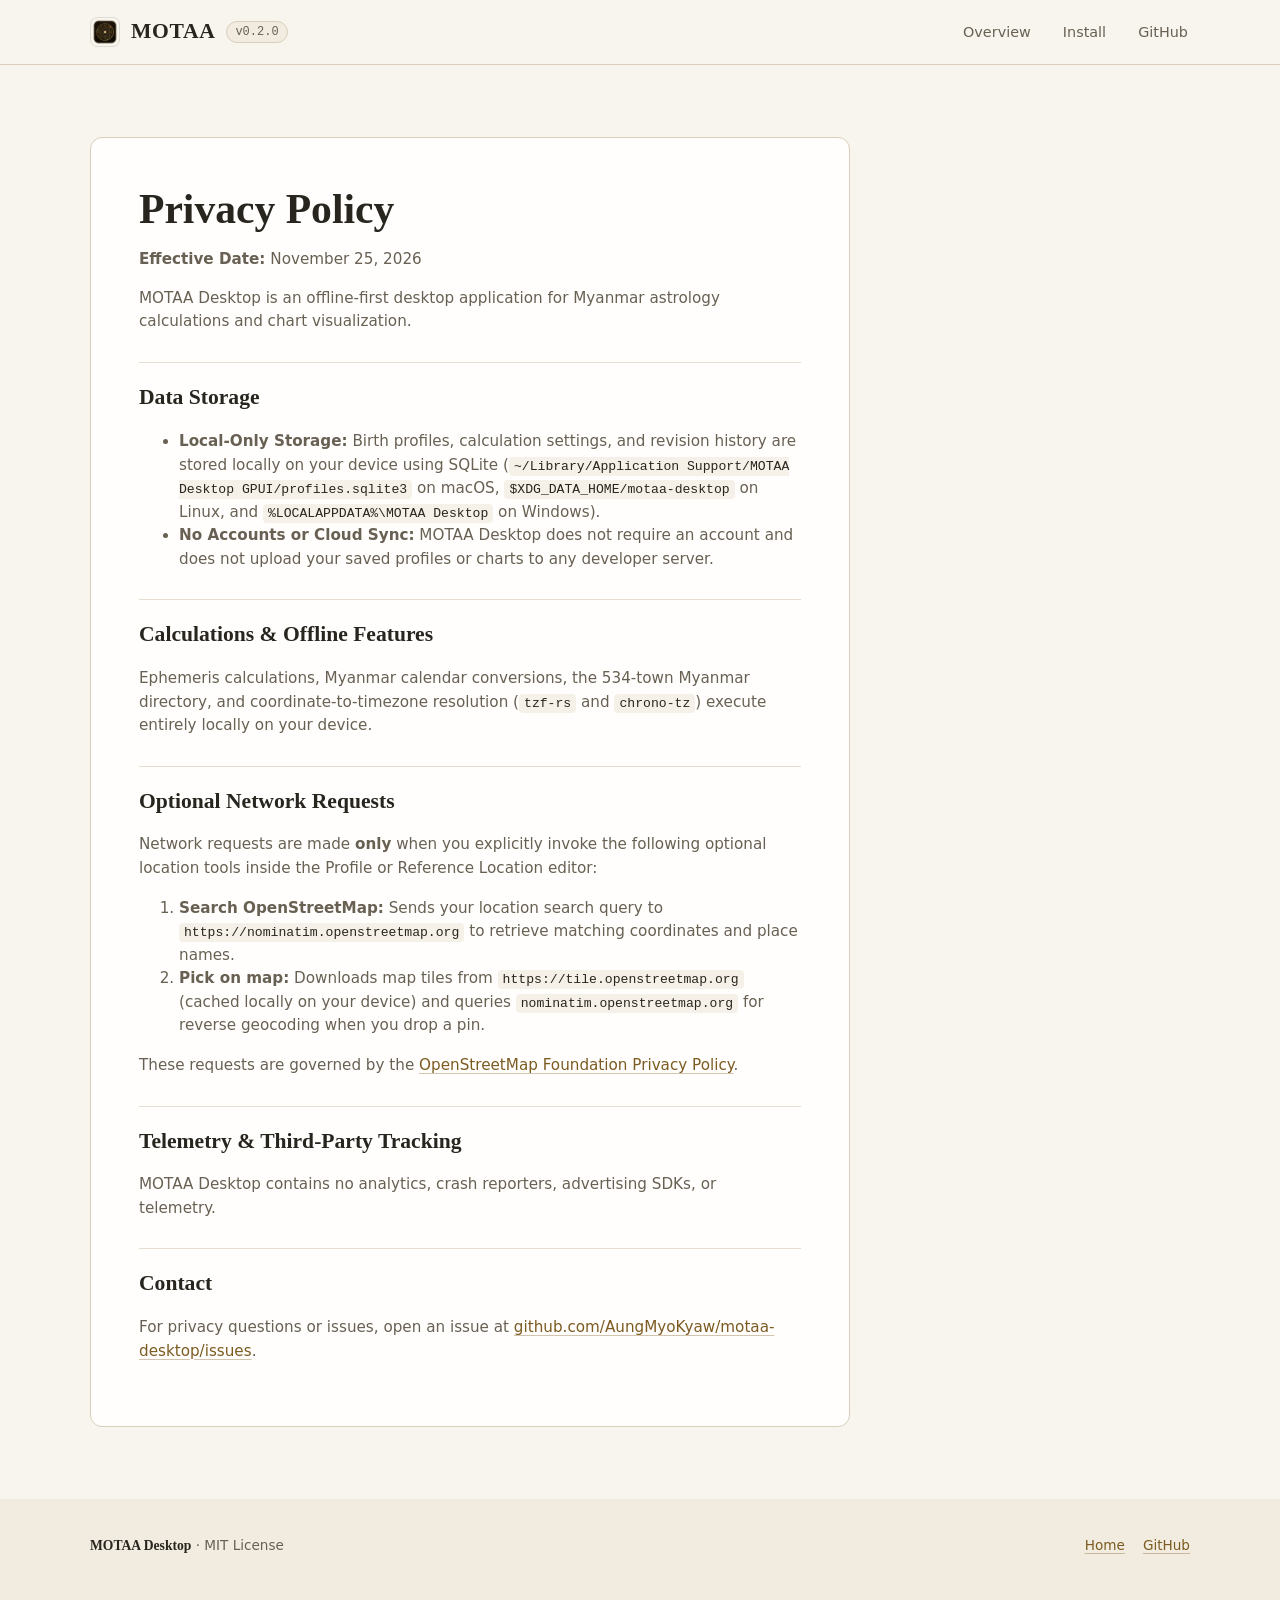
==== site/privacy.html @ 923d727e "feat(site): add product website and GitHub Pages deployment" ====
<!DOCTYPE html>
<html lang="en">
<head>
  <meta charset="UTF-8">
  <meta name="viewport" content="width=device-width, initial-scale=1.0">
  <title>Privacy Policy — MOTAA Desktop</title>
  <meta name="description" content="Privacy policy for MOTAA Desktop, an offline-first Myanmar astrology workspace.">
  <link rel="icon" type="image/png" href="assets/app-icon-256.png">
  <link rel="stylesheet" href="styles.css">
</head>
<body>
  <header class="masthead">
    <div class="shell masthead-inner">
      <a class="brand" href="./">
        <img class="brand-icon" src="assets/app-icon-256.png" alt="" width="30" height="30">
        <span class="brand-wordmark">MOTAA</span>
        <span class="brand-version">v0.2.0</span>
      </a>
      <nav class="nav" aria-label="Primary">
        <a href="./">Overview</a>
        <a href="./#install">Install</a>
        <a href="https://github.com/AungMyoKyaw/motaa-desktop" target="_blank" rel="noopener noreferrer">GitHub</a>
      </nav>
    </div>
  </header>
  <main class="doc-page">
    <div class="shell">
      <article class="doc-paper">
        <h1>Privacy Policy</h1>
        <p><strong>Effective Date:</strong> November 25, 2026</p>
        <p>MOTAA Desktop is an offline-first desktop application for Myanmar astrology calculations and chart visualization.</p>
        <h2>Data Storage</h2>
        <ul>
          <li><strong>Local-Only Storage:</strong> Birth profiles, calculation settings, and revision history are stored locally on your device using SQLite (<code>~/Library/Application Support/MOTAA Desktop GPUI/profiles.sqlite3</code> on macOS, <code>$XDG_DATA_HOME/motaa-desktop</code> on Linux, and <code>%LOCALAPPDATA%\MOTAA Desktop</code> on Windows).</li>
          <li><strong>No Accounts or Cloud Sync:</strong> MOTAA Desktop does not require an account and does not upload your saved profiles or charts to any developer server.</li>
        </ul>
        <h2>Calculations &amp; Offline Features</h2>
        <p>Ephemeris calculations, Myanmar calendar conversions, the 534-town Myanmar directory, and coordinate-to-timezone resolution (<code>tzf-rs</code> and <code>chrono-tz</code>) execute entirely locally on your device.</p>
        <h2>Optional Network Requests</h2>
        <p>Network requests are made <strong>only</strong> when you explicitly invoke the following optional location tools inside the Profile or Reference Location editor:</p>
        <ol>
          <li><strong>Search OpenStreetMap:</strong> Sends your location search query to <code>https://nominatim.openstreetmap.org</code> to retrieve matching coordinates and place names.</li>
          <li><strong>Pick on map:</strong> Downloads map tiles from <code>https://tile.openstreetmap.org</code> (cached locally on your device) and queries <code>nominatim.openstreetmap.org</code> for reverse geocoding when you drop a pin.</li>
        </ol>
        <p>These requests are governed by the <a href="https://osmfoundation.org/wiki/Privacy_Policy" target="_blank" rel="noopener noreferrer">OpenStreetMap Foundation Privacy Policy</a>.</p>
        <h2>Telemetry &amp; Third-Party Tracking</h2>
        <p>MOTAA Desktop contains no analytics, crash reporters, advertising SDKs, or telemetry.</p>
        <h2>Contact</h2>
        <p>For privacy questions or issues, open an issue at <a href="https://github.com/AungMyoKyaw/motaa-desktop/issues" target="_blank" rel="noopener noreferrer">github.com/AungMyoKyaw/motaa-desktop/issues</a>.</p>
      </article>
    </div>
  </main>
  <footer class="colophon">
    <div class="shell colophon-inner">
      <div><strong style="font-family:var(--font-wordmark);color:var(--ink);">MOTAA Desktop</strong> · MIT License</div>
      <div class="colophon-links"><a href="./">Home</a><a href="https://github.com/AungMyoKyaw/motaa-desktop" target="_blank" rel="noopener noreferrer">GitHub</a></div>
    </div>
  </footer>
</body>
</html>
---- site/styles.css ----
/* MOTAA Desktop — The Desktop Chart Workbook (DESIGN.md) */
:root {
  --bg: #F8F5EE;
  --paper: #FFFEFC;
  --rail: #F1ECDF;
  --soft: #F6F1E8;
  --ink: #28251F;
  --muted: #686053;
  --line: #D9CDBB;
  --line-subtle: #E6DDD0;
  --primary: #7C5B21;
  --primary-hover: #694A17;
  --primary-pressed: #523A13;
  --selected: #EDE0BF;
  --data-red: #B42318;
  --data-green: #326C4E;
  --data-blue: #315F9D;
  --focus: #7C5B21;
  --font-wordmark: "Baskerville", "Iowan Old Style", "Palatino Linotype", Georgia, serif;
  --font-body: "Helvetica Neue", -apple-system, BlinkMacSystemFont, "Myanmar Sangam MN", system-ui, sans-serif;
  --font-mono: ui-monospace, "SF Mono", "JetBrains Mono", Menlo, Monaco, Consolas, monospace;
  --radius-control: 6px;
  --radius-field: 5px;
  --radius-nav: 7px;
  --radius-panel: 12px;
  --max-width: 1180px;
  --gutter: clamp(20px, 4vw, 40px);
}
*, *::before, *::after { box-sizing: border-box; }
html {
  scroll-behavior: smooth;
  background-color: var(--bg);
  color: var(--ink);
  font-family: var(--font-body);
  font-size: 16px;
  line-height: 1.55;
  -webkit-font-smoothing: antialiased;
  text-rendering: optimizeLegibility;
}
body { margin: 0; background-color: var(--bg); color: var(--ink); min-height: 100vh; }
::selection { background-color: var(--selected); color: var(--ink); }
::-webkit-scrollbar { width: 10px; height: 10px; }
::-webkit-scrollbar-track { background: var(--rail); }
::-webkit-scrollbar-thumb { background: var(--line); border: 2px solid var(--rail); border-radius: 999px; }
::-webkit-scrollbar-thumb:hover { background: var(--primary); }
:focus-visible { outline: 2px solid var(--focus); outline-offset: 2px; }
a {
  color: var(--primary);
  text-decoration: underline;
  text-decoration-color: rgba(124, 91, 33, 0.35);
  text-underline-offset: 3px;
  transition: color 140ms ease, text-decoration-color 140ms ease;
}
a:hover { color: var(--primary-hover); text-decoration-color: var(--primary-hover); }
.shell { width: 100%; max-width: var(--max-width); margin: 0 auto; padding-inline: var(--gutter); }

/* Masthead */
.masthead {
  position: sticky; top: 0; z-index: 40;
  background-color: rgba(248, 245, 238, 0.94);
  backdrop-filter: blur(8px);
  -webkit-backdrop-filter: blur(8px);
  border-bottom: 1px solid var(--line);
}
.masthead-inner { display: flex; align-items: center; justify-content: space-between; gap: 20px; min-height: 64px; }
.brand { display: inline-flex; align-items: center; gap: 11px; text-decoration: none; color: var(--ink); }
.brand:hover { color: var(--ink); }
.brand-icon { width: 30px; height: 30px; border-radius: 7px; display: block; border: 1px solid rgba(40, 37, 31, 0.12); }
.brand-wordmark { font-family: var(--font-wordmark); font-size: 1.35rem; font-weight: 600; letter-spacing: 0.03em; line-height: 1; }
.brand-version {
  font-family: var(--font-mono); font-variant-numeric: tabular-nums; font-size: 0.75rem;
  color: var(--muted); background: var(--rail); border: 1px solid var(--line);
  border-radius: 999px; padding: 2px 8px; line-height: 1.4;
}
.nav { display: flex; align-items: center; gap: clamp(14px, 2.2vw, 28px); flex-wrap: wrap; }
.nav a { color: var(--muted); text-decoration: none; font-size: 0.9rem; font-weight: 500; padding: 6px 2px; }
.nav a:hover { color: var(--ink); }
.nav a.nav-cta {
  color: var(--paper); background-color: var(--primary);
  padding: 7px 14px; border-radius: var(--radius-control); font-size: 0.875rem;
}
.nav a.nav-cta:hover { background-color: var(--primary-hover); color: var(--paper); }

/* Hero */
.hero { padding-top: clamp(44px, 7vw, 84px); padding-bottom: clamp(40px, 6vw, 72px); border-bottom: 1px solid var(--line); }
.hero-grid { display: grid; grid-template-columns: minmax(0, 1.15fr) minmax(0, 0.85fr); gap: clamp(28px, 5vw, 64px); align-items: end; }
.hero h1 {
  font-family: var(--font-wordmark); font-size: clamp(2.4rem, 5.2vw, 4.1rem);
  font-weight: 600; line-height: 1.06; letter-spacing: -0.025em; margin: 0; color: var(--ink); text-wrap: balance;
}
.hero-lead { margin: 22px 0 0; max-width: 58ch; font-size: clamp(1rem, 1.35vw, 1.125rem); line-height: 1.62; color: var(--muted); }
.hero-install-box { background: var(--paper); border: 1px solid var(--line); border-radius: var(--radius-panel); padding: 20px; }
.install-label { display: flex; align-items: center; justify-content: space-between; gap: 12px; margin-bottom: 10px; font-size: 0.8125rem; color: var(--muted); }
.install-label strong { color: var(--ink); font-weight: 600; }
.brew-command-row {
  display: flex; align-items: stretch; gap: 8px;
  background: var(--soft); border: 1px solid var(--line); border-radius: var(--radius-field);
  padding: 6px 6px 6px 12px;
}
.brew-command-row code {
  flex: 1; min-width: 0; overflow-x: auto; white-space: nowrap;
  font-family: var(--font-mono); font-size: 0.8125rem; line-height: 30px; color: var(--ink); scrollbar-width: none;
}
.brew-command-row code::-webkit-scrollbar { display: none; }
.btn {
  display: inline-flex; align-items: center; justify-content: center; gap: 8px;
  font-family: var(--font-body); font-size: 0.875rem; font-weight: 500;
  border-radius: var(--radius-control); cursor: pointer; border: 1px solid transparent;
  text-decoration: none; transition: background-color 140ms ease, border-color 140ms ease, color 140ms ease, transform 120ms ease;
}
.btn:active { transform: translateY(1px); }
.btn-primary { background-color: var(--primary); color: var(--paper); height: 38px; padding: 0 16px; }
.btn-primary:hover { background-color: var(--primary-hover); color: var(--paper); }
.btn-secondary { background-color: var(--paper); color: var(--ink); border-color: var(--line); height: 38px; padding: 0 14px; }
.btn-secondary:hover { background-color: var(--rail); color: var(--ink); }
.btn-copy { height: 30px; padding: 0 12px; font-size: 0.8125rem; background: var(--primary); color: var(--paper); border-radius: 4px; flex-shrink: 0; }
.btn-copy:hover { background: var(--primary-hover); }
.btn-copy[data-copied="true"] { background: var(--data-green); }
.hero-actions { display: flex; flex-wrap: wrap; gap: 10px; margin-top: 14px; }
.hero-meta-strip {
  display: flex; flex-wrap: wrap; gap: 8px 20px; margin-top: 14px; padding-top: 12px;
  border-top: 1px solid var(--line-subtle); font-size: 0.8rem; color: var(--muted); font-variant-numeric: tabular-nums;
}

/* Workbook Showcase */
.workbook-section { padding-top: clamp(32px, 5vw, 56px); padding-bottom: clamp(48px, 7vw, 84px); border-bottom: 1px solid var(--line); }
.workbook-frame {
  background: var(--paper); border: 1px solid var(--line); border-radius: var(--radius-panel);
  overflow: hidden; box-shadow: 0 18px 42px -24px rgba(40, 37, 31, 0.22);
}
.workbook-toolbar {
  display: flex; align-items: center; justify-content: space-between; gap: 16px;
  padding: 10px 16px; background: var(--rail); border-bottom: 1px solid var(--line); flex-wrap: wrap;
}
.workbook-tabs { display: flex; align-items: center; gap: 4px; flex-wrap: wrap; }
.workbook-tab {
  display: inline-flex; align-items: center; gap: 7px; padding: 7px 12px;
  border-radius: var(--radius-nav); border: 1px solid transparent; background: transparent;
  color: var(--muted); font-family: var(--font-body); font-size: 0.84rem; font-weight: 500; cursor: pointer;
  transition: background-color 140ms ease, color 140ms ease, border-color 140ms ease;
}
.workbook-tab:hover { color: var(--ink); background: rgba(237, 224, 191, 0.45); }
.workbook-tab[aria-selected="true"] { background: var(--selected); color: var(--ink); border-color: rgba(124, 91, 33, 0.25); }
.kbd {
  font-family: var(--font-mono); font-size: 0.7rem; font-variant-numeric: tabular-nums; color: var(--muted);
  background: rgba(255, 254, 252, 0.72); border: 1px solid var(--line); border-radius: 4px; padding: 1px 5px; line-height: 1.3;
}
.workbook-stage { position: relative; background: var(--soft); aspect-ratio: 16 / 10; overflow: hidden; }
.workbook-stage img {
  width: 100%; height: 100%; object-fit: cover; object-position: top center; display: block;
  transition: opacity 220ms cubic-bezier(0.16, 1, 0.3, 1);
}
.workbook-stage img.is-fading { opacity: 0.35; }
.workbook-caption {
  display: flex; align-items: baseline; justify-content: space-between; gap: 16px;
  padding: 14px 20px; background: var(--paper); border-top: 1px solid var(--line); flex-wrap: wrap;
}
.workbook-caption-title { font-weight: 600; font-size: 0.9375rem; color: var(--ink); }
.workbook-caption-desc { margin: 0; font-size: 0.875rem; color: var(--muted); max-width: 72ch; }

/* Sections & Ledgers */
.section { padding-block: clamp(48px, 7vw, 84px); border-bottom: 1px solid var(--line); }
.section-head {
  display: grid; grid-template-columns: minmax(0, 1fr) minmax(0, 1fr);
  gap: clamp(16px, 4vw, 48px); align-items: end; margin-bottom: clamp(28px, 4vw, 44px);
}
.section h2 {
  font-family: var(--font-wordmark); font-size: clamp(1.75rem, 3.2vw, 2.5rem);
  font-weight: 600; line-height: 1.14; letter-spacing: -0.02em; margin: 0; color: var(--ink); text-wrap: balance;
}
.section-intro { margin: 0; color: var(--muted); font-size: 0.975rem; max-width: 60ch; }
.ledger-grid { display: grid; grid-template-columns: repeat(2, minmax(0, 1fr)); gap: clamp(24px, 4vw, 48px); align-items: start; }
.ledger { background: var(--paper); border: 1px solid var(--line); border-radius: var(--radius-panel); overflow: hidden; }
.ledger-header {
  display: flex; align-items: baseline; justify-content: space-between; gap: 12px;
  padding: 16px 20px; background: var(--rail); border-bottom: 1px solid var(--line);
}
.ledger-header h3 { font-family: var(--font-wordmark); font-size: 1.25rem; font-weight: 600; margin: 0; color: var(--ink); }
.ledger-count { font-family: var(--font-mono); font-variant-numeric: tabular-nums; font-size: 0.78rem; color: var(--muted); }
.ledger-list { list-style: none; margin: 0; padding: 0; }
.ledger-list li {
  display: grid; grid-template-columns: minmax(0, 170px) minmax(0, 1fr); gap: 12px;
  padding: 11px 20px; border-bottom: 1px solid var(--line-subtle); font-size: 0.875rem; align-items: baseline;
}
.ledger-list li:last-child { border-bottom: none; }
.ledger-term { font-weight: 600; color: var(--ink); }
.ledger-detail { color: var(--muted); }

/* Practice Rows */
.practice-rows { border-top: 1px solid var(--line); }
.practice-row {
  display: grid; grid-template-columns: minmax(0, 0.9fr) minmax(0, 1.4fr) minmax(0, 0.7fr);
  gap: clamp(16px, 3vw, 36px); padding-block: 24px; border-bottom: 1px solid var(--line); align-items: baseline;
}
.practice-row h3 { font-family: var(--font-wordmark); font-size: 1.3rem; font-weight: 600; margin: 0; color: var(--ink); }
.practice-row p { margin: 0; color: var(--muted); font-size: 0.94rem; max-width: 62ch; }
.practice-spec { font-family: var(--font-mono); font-variant-numeric: tabular-nums; font-size: 0.8rem; color: var(--ink); text-align: right; }
.spec-dot { display: inline-block; width: 7px; height: 7px; border-radius: 50%; margin-right: 6px; vertical-align: middle; }
.spec-dot--green { background-color: var(--data-green); }
.spec-dot--blue { background-color: var(--data-blue); }
.spec-dot--gold { background-color: var(--primary); }
.spec-dot--red { background-color: var(--data-red); }

/* Install Panel */
.install-panel { background: var(--paper); border: 1px solid var(--line); border-radius: var(--radius-panel); overflow: hidden; }
.os-tabs { display: flex; align-items: center; gap: 6px; padding: 12px 18px; background: var(--rail); border-bottom: 1px solid var(--line); flex-wrap: wrap; }
.os-tab {
  padding: 7px 14px; border-radius: var(--radius-nav); border: 1px solid transparent; background: transparent;
  color: var(--muted); font-family: var(--font-body); font-size: 0.875rem; font-weight: 500; cursor: pointer;
}
.os-tab:hover { color: var(--ink); background: rgba(237, 224, 191, 0.45); }
.os-tab[aria-selected="true"] { background: var(--selected); color: var(--ink); border-color: rgba(124, 91, 33, 0.25); }
.os-panel { padding: 24px; }
.os-panel[hidden] { display: none; }
.os-grid { display: grid; grid-template-columns: minmax(0, 1.15fr) minmax(0, 0.85fr); gap: 28px; align-items: start; }
.os-panel h3 { font-family: var(--font-wordmark); font-size: 1.35rem; font-weight: 600; margin: 0 0 8px; }
.os-panel p { margin: 0 0 14px; color: var(--muted); font-size: 0.9rem; max-width: 62ch; }
.asset-list { display: flex; flex-direction: column; gap: 10px; }
.asset-row {
  display: flex; align-items: center; justify-content: space-between; gap: 14px;
  padding: 12px 14px; background: var(--soft); border: 1px solid var(--line); border-radius: var(--radius-control); flex-wrap: wrap;
}
.asset-info { display: flex; flex-direction: column; gap: 2px; }
.asset-name { font-weight: 600; font-size: 0.9rem; color: var(--ink); }
.asset-meta { font-family: var(--font-mono); font-variant-numeric: tabular-nums; font-size: 0.76rem; color: var(--muted); }
.checksum-details { margin-top: 18px; padding-top: 14px; border-top: 1px solid var(--line-subtle); }
.checksum-details summary { cursor: pointer; font-size: 0.84rem; font-weight: 500; color: var(--primary); }
.checksum-pre {
  margin: 10px 0 0; padding: 12px 14px; background: var(--soft); border: 1px solid var(--line);
  border-radius: var(--radius-field); font-family: var(--font-mono); font-size: 0.75rem; line-height: 1.65; overflow-x: auto; color: var(--ink);
}
.note-box {
  padding: 14px 16px; background: var(--soft); border: 1px solid var(--line);
  border-radius: var(--radius-control); font-size: 0.85rem; color: var(--muted);
}
.note-box strong { color: var(--ink); }
.note-box code { font-family: var(--font-mono); font-size: 0.79rem; color: var(--ink); }

/* Footer */
.colophon { padding-block: 36px 48px; background: var(--rail); }
.colophon-inner { display: flex; align-items: center; justify-content: space-between; gap: 18px; flex-wrap: wrap; font-size: 0.85rem; color: var(--muted); }
.colophon-links { display: flex; align-items: center; gap: 18px; flex-wrap: wrap; }

/* Privacy */
.doc-page { padding-block: clamp(40px, 6vw, 72px); }
.doc-paper { background: var(--paper); border: 1px solid var(--line); border-radius: var(--radius-panel); padding: clamp(24px, 5vw, 48px); max-width: 760px; }
.doc-paper h1 { font-family: var(--font-wordmark); font-size: clamp(1.9rem, 3.5vw, 2.6rem); margin: 0 0 8px; line-height: 1.12; }
.doc-paper h2 { font-family: var(--font-wordmark); font-size: 1.35rem; margin: 28px 0 10px; padding-top: 18px; border-top: 1px solid var(--line-subtle); }
.doc-paper p, .doc-paper li { color: var(--muted); font-size: 0.95rem; max-width: 68ch; }
.doc-paper code { font-family: var(--font-mono); font-size: 0.82rem; background: var(--soft); padding: 2px 5px; border-radius: 4px; color: var(--ink); }

@media (max-width: 920px) {
  .hero-grid, .section-head, .ledger-grid, .os-grid, .practice-row { grid-template-columns: minmax(0, 1fr); }
  .practice-spec { text-align: left; }
  .ledger-list li { grid-template-columns: minmax(0, 1fr); gap: 3px; }
}
@media (max-width: 600px) {
  .nav { gap: 12px; }
  .workbook-stage { aspect-ratio: 4 / 3; }
  .os-panel { padding: 18px; }
}
@media (prefers-reduced-motion: reduce) {
  html { scroll-behavior: auto; }
  *, *::before, *::after { transition-duration: 0.01ms !important; animation-duration: 0.01ms !important; }
}
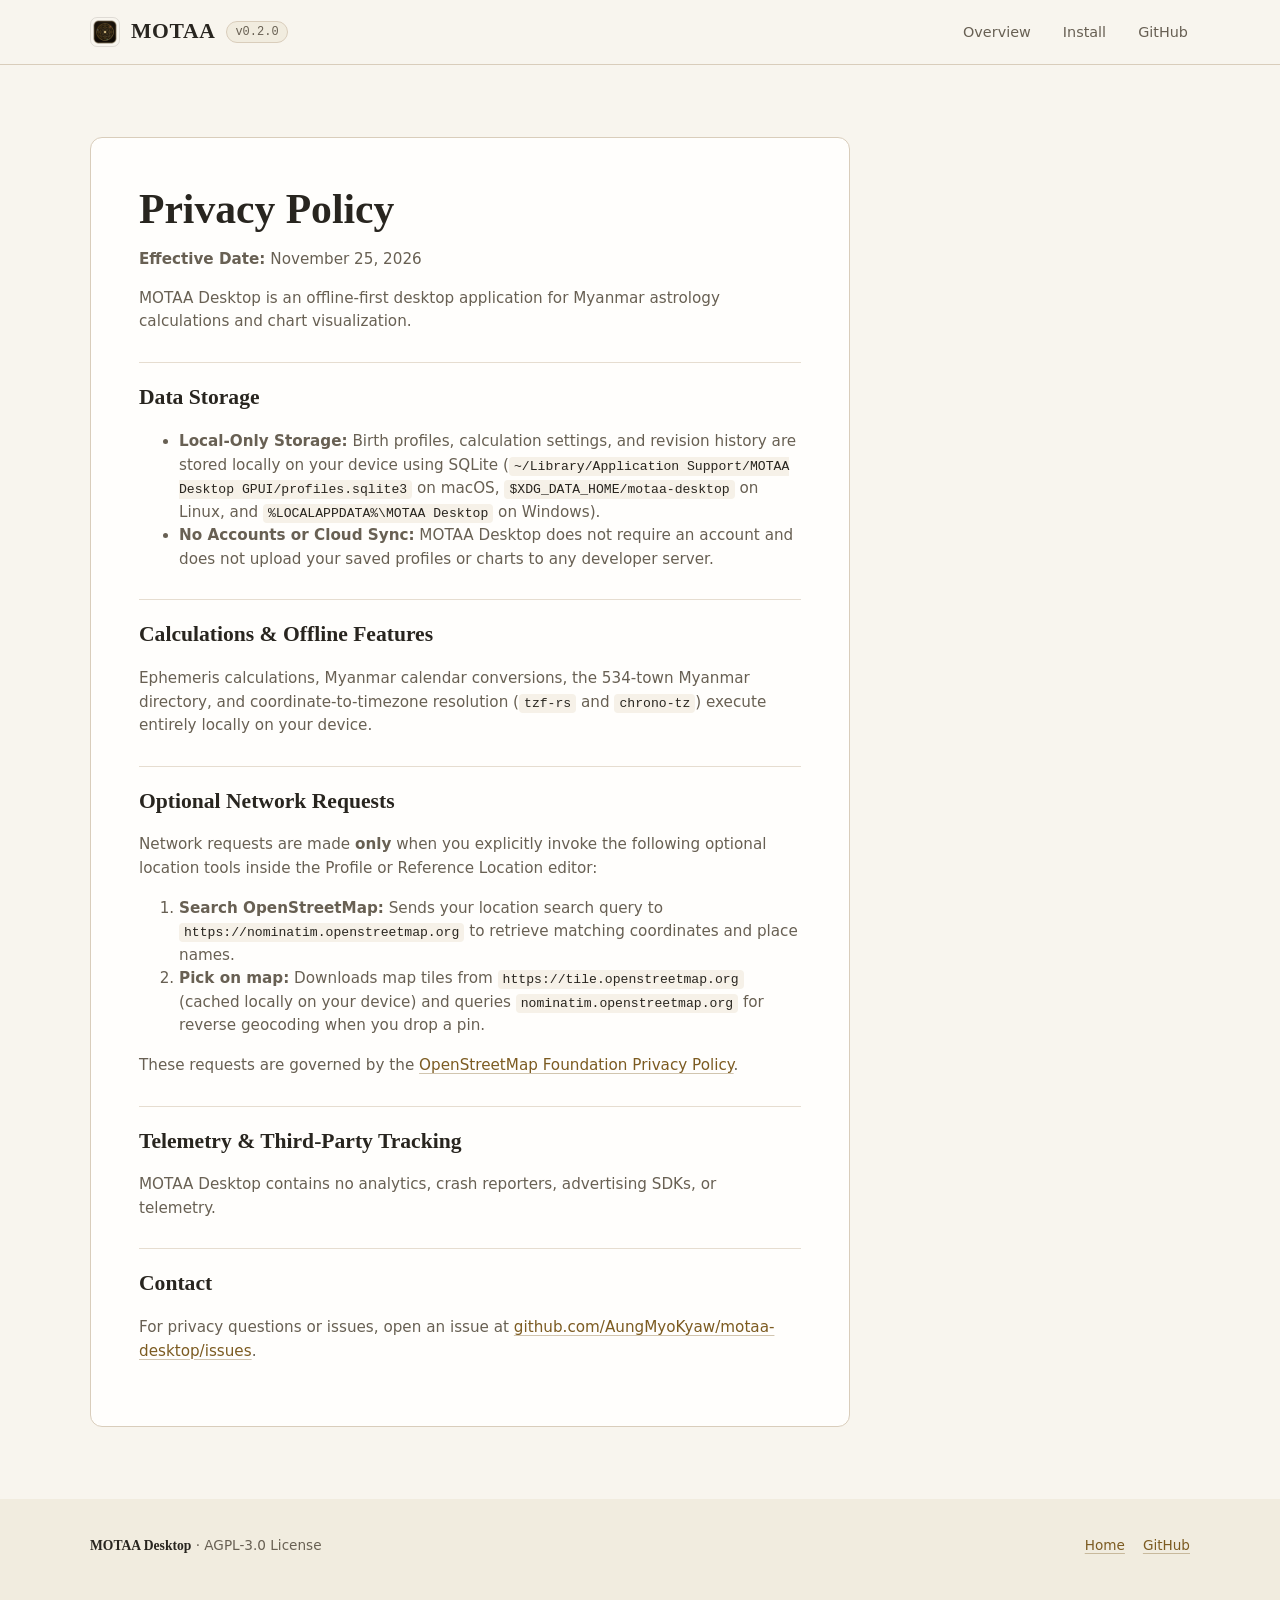
==== commit 55f95013: "chore(license): switch license from MIT to AGPL-3.0" ====
--- a/site/privacy.html
+++ b/site/privacy.html
@@ -52,7 +52,7 @@
   </main>
   <footer class="colophon">
     <div class="shell colophon-inner">
-      <div><strong style="font-family:var(--font-wordmark);color:var(--ink);">MOTAA Desktop</strong> · MIT License</div>
+      <div><strong style="font-family:var(--font-wordmark);color:var(--ink);">MOTAA Desktop</strong> · AGPL-3.0 License</div>
       <div class="colophon-links"><a href="./">Home</a><a href="https://github.com/AungMyoKyaw/motaa-desktop" target="_blank" rel="noopener noreferrer">GitHub</a></div>
     </div>
   </footer>
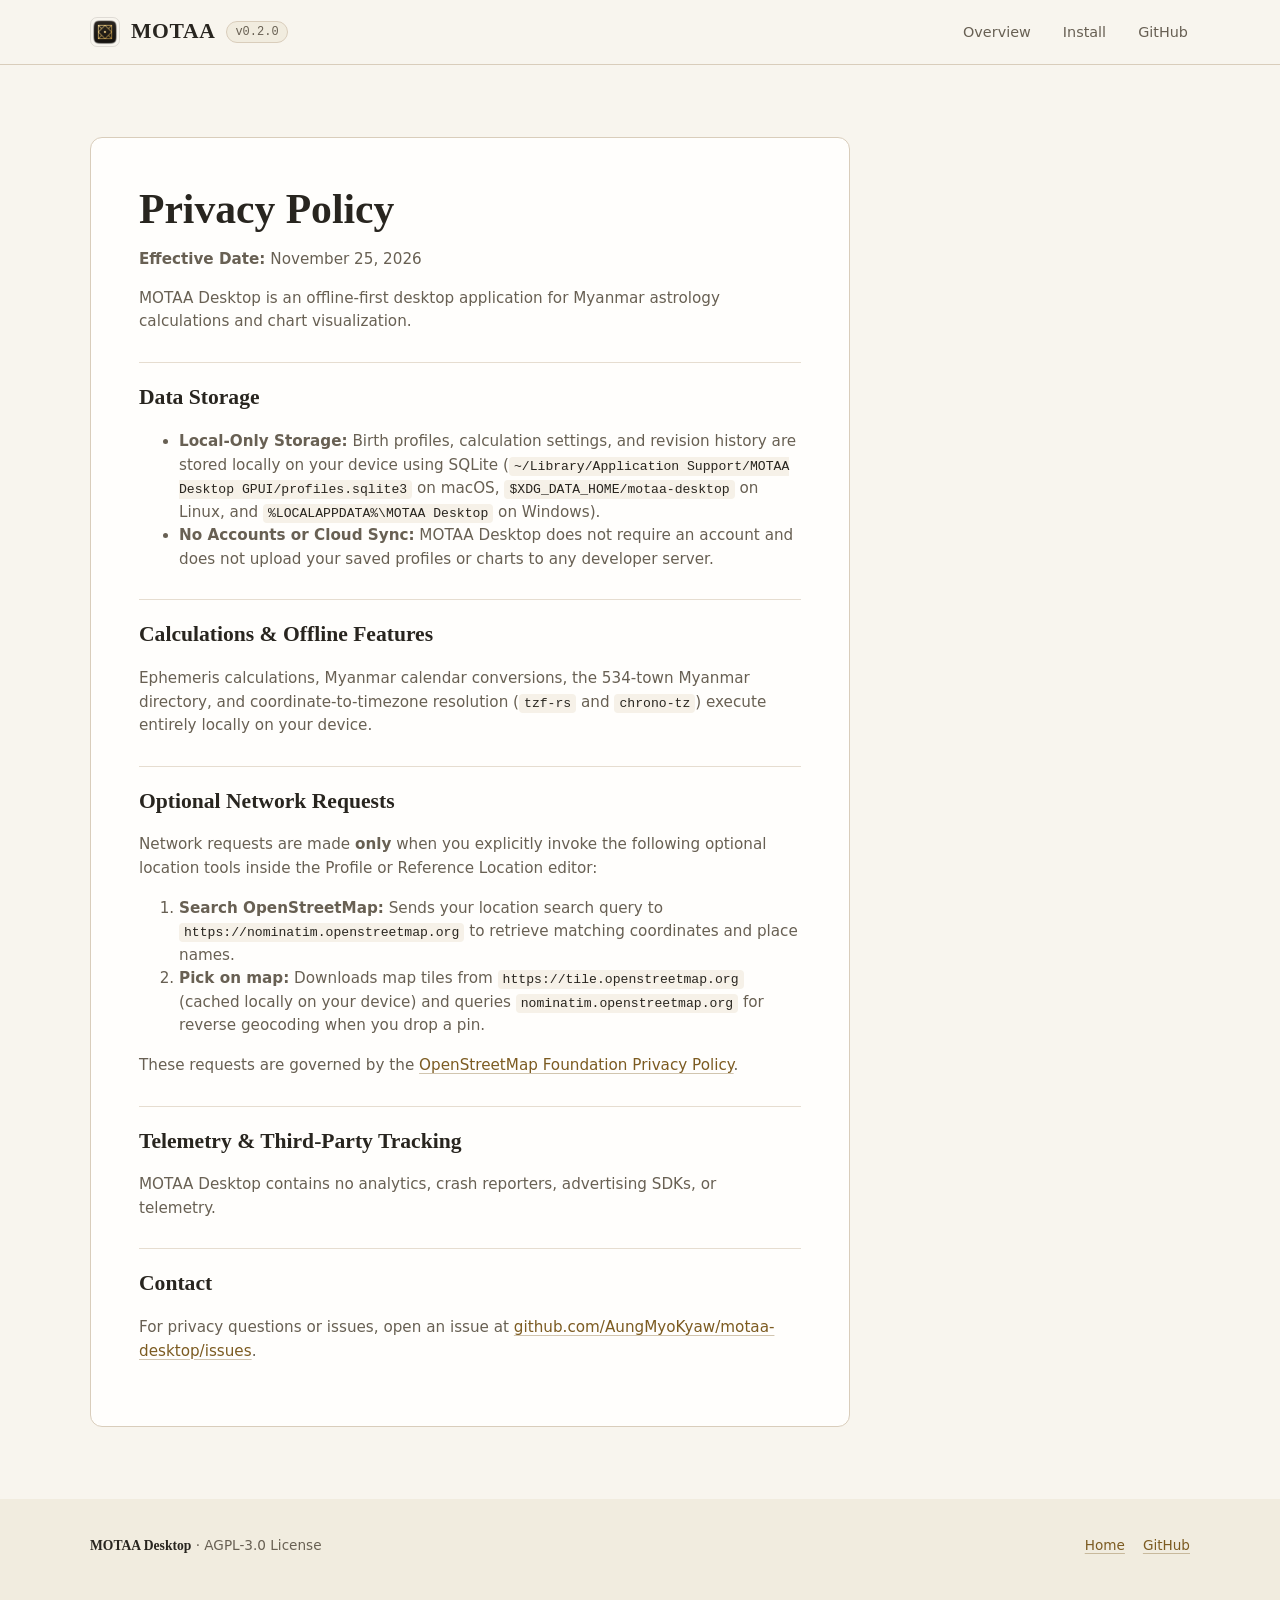
==== commit 739cfcf4: "chore(release): bump to v0.2.6 with Zata Matrix brand identity" ====
--- a/site/privacy.html
+++ b/site/privacy.html
@@ -5,6 +5,7 @@
   <meta name="viewport" content="width=device-width, initial-scale=1.0">
   <title>Privacy Policy — MOTAA Desktop</title>
   <meta name="description" content="Privacy policy for MOTAA Desktop, an offline-first Myanmar astrology workspace.">
+  <link rel="icon" type="image/svg+xml" href="assets/motaa-mark-mono.svg">
   <link rel="icon" type="image/png" href="assets/app-icon-256.png">
   <link rel="stylesheet" href="styles.css">
 </head>
--- a/site/styles.css
+++ b/site/styles.css
@@ -29,6 +29,7 @@
 *, *::before, *::after { box-sizing: border-box; }
 html {
   scroll-behavior: smooth;
+  overflow-x: clip;
   background-color: var(--bg);
   color: var(--ink);
   font-family: var(--font-body);
@@ -37,7 +38,7 @@
   -webkit-font-smoothing: antialiased;
   text-rendering: optimizeLegibility;
 }
-body { margin: 0; background-color: var(--bg); color: var(--ink); min-height: 100vh; }
+body { margin: 0; overflow-x: clip; background-color: var(--bg); color: var(--ink); min-height: 100vh; }
 ::selection { background-color: var(--selected); color: var(--ink); }
 ::-webkit-scrollbar { width: 10px; height: 10px; }
 ::-webkit-scrollbar-track { background: var(--rail); }
